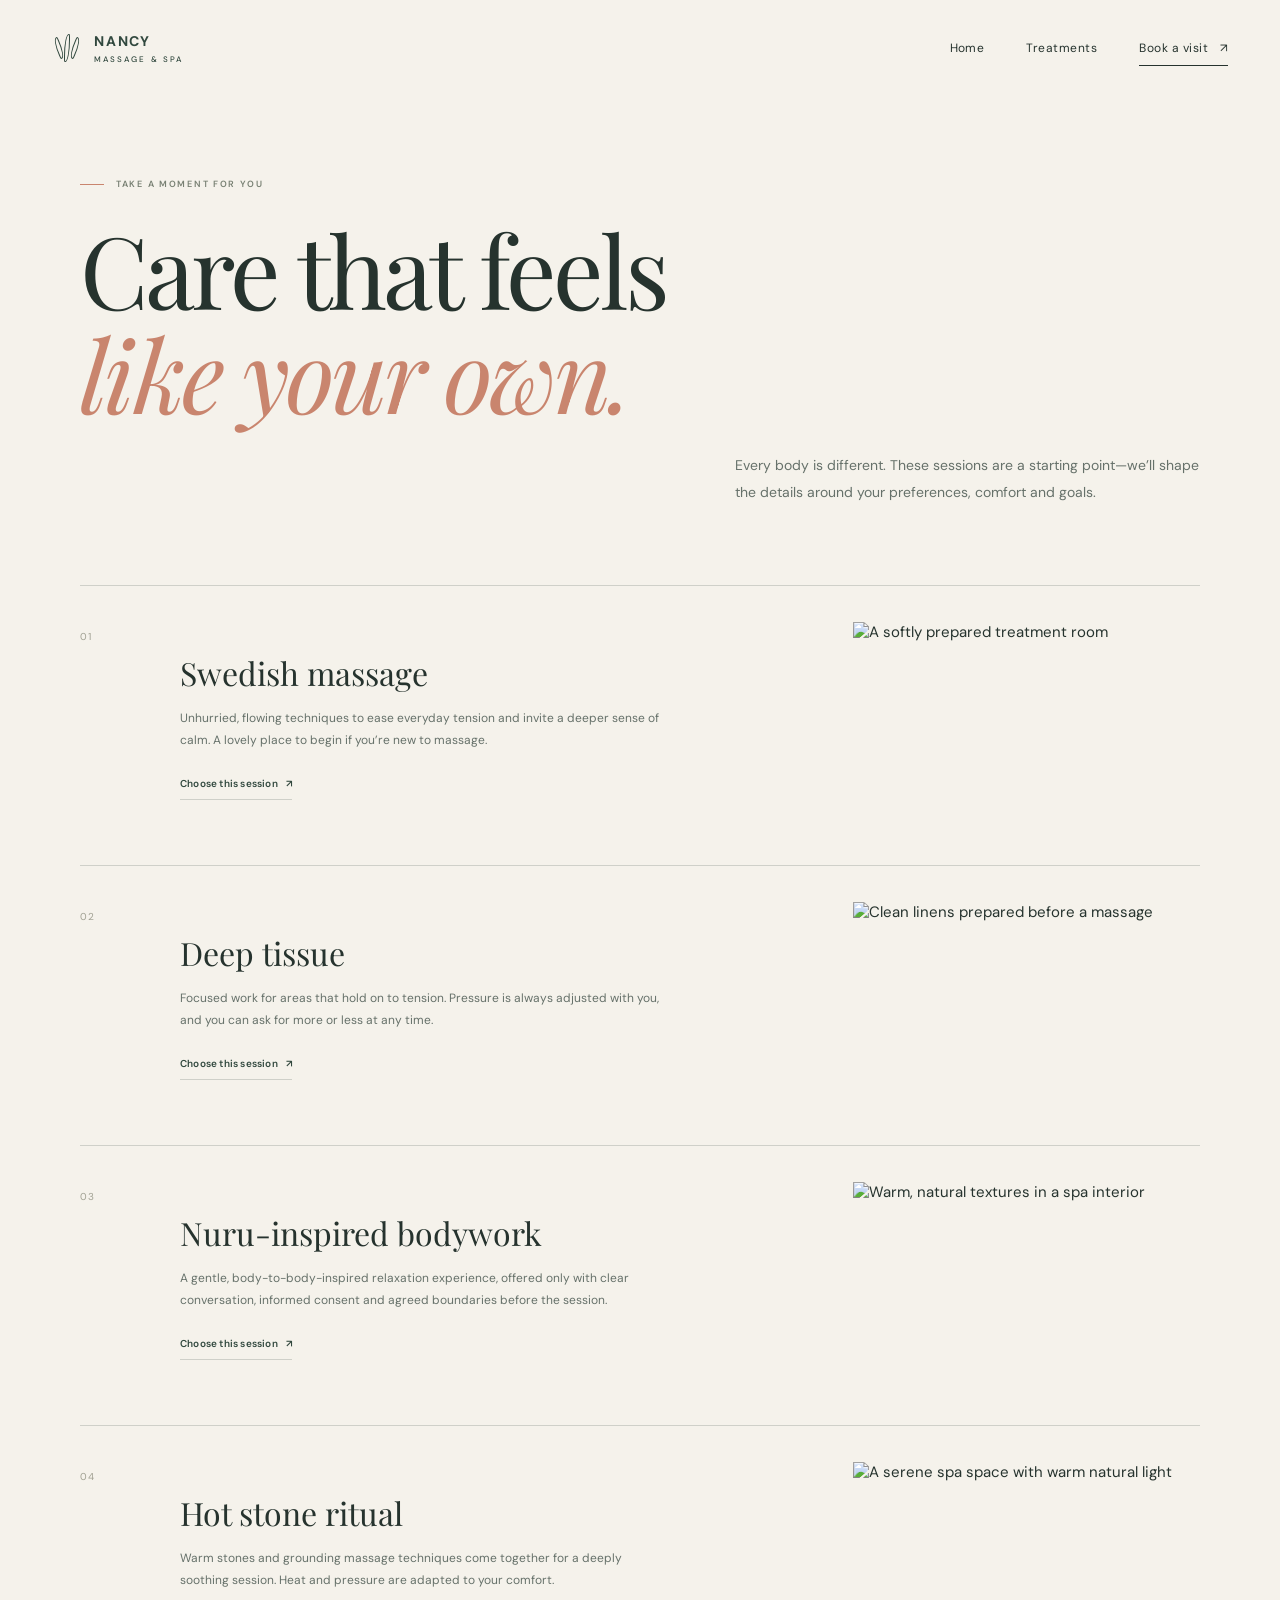
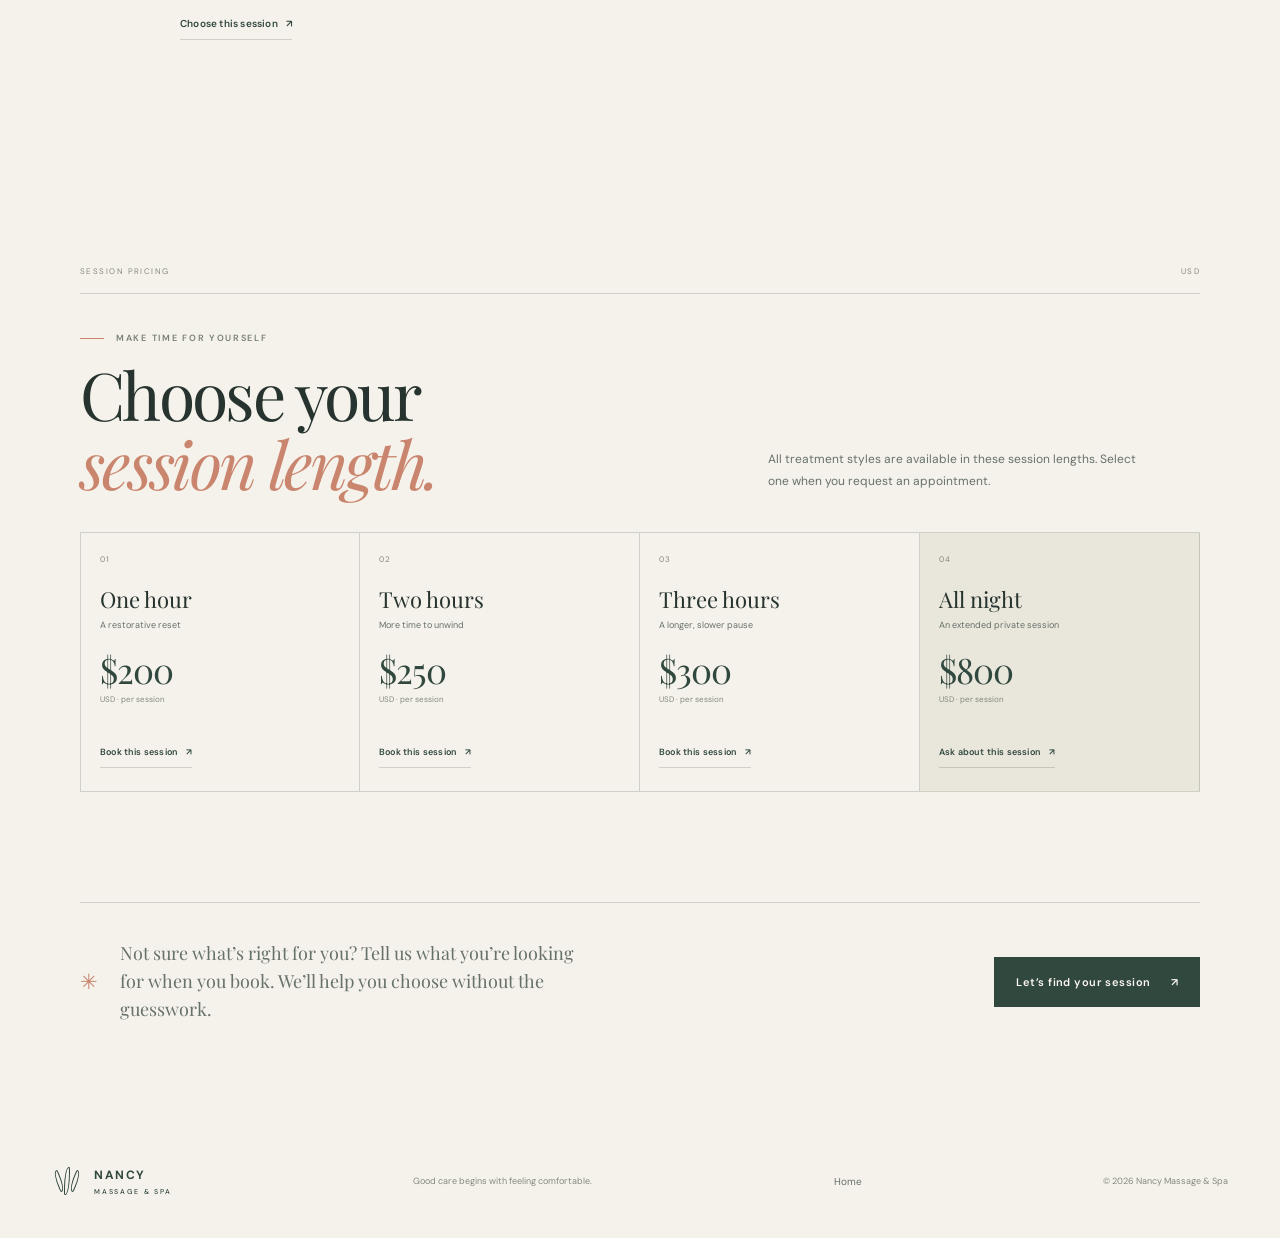
==== services.html @ 3b3067f9 "mm" ====
<!doctype html>
<html lang="en">
  <head>
    <meta charset="utf-8">
    <meta name="viewport" content="width=device-width, initial-scale=1">
    <meta name="theme-color" content="#f5f2eb">
    <meta name="description" content="Explore personalised Swedish, deep tissue, hot stone and bodywork sessions at Nancy Massage & Spa.">
    <title>Treatments | Nancy Massage & Spa</title>
    <link rel="preconnect" href="https://fonts.googleapis.com">
    <link rel="preconnect" href="https://fonts.gstatic.com" crossorigin>
    <link href="https://fonts.googleapis.com/css2?family=DM+Sans:wght@400;500;600;700&family=Playfair+Display:wght@400;500;600&display=swap" rel="stylesheet">
    <link rel="stylesheet" href="styles.css">
    <script src="email-config.js" defer></script>
    <script src="app.js" defer></script>
  </head>
  <body class="treatments-page">
    <header class="site-header">
      <a class="brand" href="index.html" aria-label="Nancy Massage and Spa home">
        <span class="brand-mark" aria-hidden="true"><i></i><i></i><i></i></span>
        <span>NANCY <small>MASSAGE & SPA</small></span>
      </a>
      <button class="menu-toggle icon-button" aria-label="Open navigation" aria-expanded="false"><svg viewBox="0 0 24 24" aria-hidden="true"><path d="M4 7h16M4 12h16M4 17h16"/></svg></button>
      <nav class="main-nav" aria-label="Main navigation"><a href="index.html">Home</a><a href="#treatments">Treatments</a><button class="text-button js-book" data-service="Swedish massage">Book a visit <span aria-hidden="true">↗</span></button></nav>
    </header>
    <main>
      <section class="page-hero section-wrap">
        <p class="eyebrow"><span class="eyebrow-line"></span> TAKE A MOMENT FOR YOU</p>
        <h1>Care that feels<br><em>like your own.</em></h1>
        <p class="page-hero-lede">Every body is different. These sessions are a starting point—we’ll shape the details around your preferences, comfort and goals.</p>
      </section>
      <section class="treatment-list section-wrap" id="treatments">
        <article class="treatment-card">
          <div class="treatment-number">01</div><div><h2>Swedish massage</h2><p>Unhurried, flowing techniques to ease everyday tension and invite a deeper sense of calm. A lovely place to begin if you’re new to massage.</p><button class="underlined-link js-book" data-service="Swedish massage">Choose this session <span aria-hidden="true">↗</span></button></div>
          <img src="https://images.unsplash.com/photo-1544161515-4ab6ce6db874?auto=format&fit=crop&w=900&q=85" alt="A softly prepared treatment room" loading="lazy">
        </article>
        <article class="treatment-card">
          <div class="treatment-number">02</div><div><h2>Deep tissue</h2><p>Focused work for areas that hold on to tension. Pressure is always adjusted with you, and you can ask for more or less at any time.</p><button class="underlined-link js-book" data-service="Deep tissue">Choose this session <span aria-hidden="true">↗</span></button></div>
          <img src="https://images.unsplash.com/photo-1519823551278-64ac92734fb1?auto=format&fit=crop&w=900&q=85" alt="Clean linens prepared before a massage" loading="lazy">
        </article>
        <article class="treatment-card">
          <div class="treatment-number">03</div><div><h2>Nuru-inspired bodywork</h2><p>A gentle, body-to-body-inspired relaxation experience, offered only with clear conversation, informed consent and agreed boundaries before the session.</p><button class="underlined-link js-book" data-service="Nuru-inspired bodywork">Choose this session <span aria-hidden="true">↗</span></button></div>
          <img src="https://images.unsplash.com/photo-1600334129128-685c5582fd35?auto=format&fit=crop&w=900&q=85" alt="Warm, natural textures in a spa interior" loading="lazy">
        </article>
        <article class="treatment-card">
          <div class="treatment-number">04</div><div><h2>Hot stone ritual</h2><p>Warm stones and grounding massage techniques come together for a deeply soothing session. Heat and pressure are adapted to your comfort.</p><button class="underlined-link js-book" data-service="Hot stone ritual">Choose this session <span aria-hidden="true">↗</span></button></div>
          <img src="https://images.unsplash.com/photo-1515377905703-c4788e51af15?auto=format&fit=crop&w=900&q=85" alt="A serene spa space with warm natural light" loading="lazy">
        </article>
      </section>
      <section class="pricing-section section-wrap">
        <div class="section-kicker"><span>SESSION PRICING</span><span>USD</span></div>
        <div class="pricing-heading">
          <div><p class="eyebrow"><span class="eyebrow-line"></span> MAKE TIME FOR YOURSELF</p><h2>Choose your<br><em>session length.</em></h2></div>
          <p>All treatment styles are available in these session lengths. Select one when you request an appointment.</p>
        </div>
        <div class="price-grid">
          <article class="price-card"><span>01</span><h3>One hour</h3><p>A restorative reset</p><strong>$200</strong><small>USD · per session</small><button class="underlined-link js-book" data-service="Swedish massage" data-package="1-hour">Book this session <span aria-hidden="true">↗</span></button></article>
          <article class="price-card"><span>02</span><h3>Two hours</h3><p>More time to unwind</p><strong>$250</strong><small>USD · per session</small><button class="underlined-link js-book" data-service="Swedish massage" data-package="2-hours">Book this session <span aria-hidden="true">↗</span></button></article>
          <article class="price-card"><span>03</span><h3>Three hours</h3><p>A longer, slower pause</p><strong>$300</strong><small>USD · per session</small><button class="underlined-link js-book" data-service="Swedish massage" data-package="3-hours">Book this session <span aria-hidden="true">↗</span></button></article>
          <article class="price-card price-card-featured"><span>04</span><h3>All night</h3><p>An extended private session</p><strong>$800</strong><small>USD · per session</small><button class="underlined-link js-book" data-service="Swedish massage" data-package="all-night">Ask about this session <span aria-hidden="true">↗</span></button></article>
        </div>
      </section>
      <section class="treatment-note section-wrap"><span class="small-spark" aria-hidden="true">✳</span><p>Not sure what’s right for you? Tell us what you’re looking for when you book. We’ll help you choose without the guesswork.</p><button class="button button-dark js-book" data-service="Swedish massage">Let’s find your session <span aria-hidden="true">↗</span></button></section>
    </main>
    <footer class="site-footer"><a class="brand brand-footer" href="index.html"><span class="brand-mark" aria-hidden="true"><i></i><i></i><i></i></span><span>NANCY <small>MASSAGE & SPA</small></span></a><p>Good care begins with feeling comfortable.</p><div class="footer-links"><a href="index.html">Home</a></div><span class="copyright">© <span data-year></span> Nancy Massage & Spa</span></footer>
    <dialog class="booking-dialog" aria-labelledby="booking-title">
      <form class="booking-form" id="booking-form">
        <button class="dialog-close icon-button" type="button" aria-label="Close booking dialog"><svg viewBox="0 0 24 24" aria-hidden="true"><path d="m6 6 12 12M18 6 6 18"/></svg></button>
        <p class="eyebrow">LET’S MAKE A LITTLE SPACE</p><h2 id="booking-title">Plan your <em>visit.</em></h2><p class="dialog-lede">Choose a time that suits you. We’ll take care of the rest.</p>
        <div class="form-grid">
          <label class="field field-wide">Treatment<select name="service" required><option>Swedish massage</option><option>Deep tissue</option><option>Nuru-inspired bodywork</option><option>Hot stone ritual</option></select></label>
          <label class="field field-wide">Session length & price<select name="sessionPackage" required><option value="1-hour">1 hour — $200 USD</option><option value="2-hours">2 hours — $250 USD</option><option value="3-hours">3 hours — $300 USD</option><option value="all-night">All night — $800 USD</option></select></label>
          <label class="field">Preferred date<input name="appointmentDate" type="date" required></label>
          <label class="field">Preferred time<select name="appointmentTime" required><option value="">Choose a time</option><option value="09:00">9:00 AM</option><option value="10:00">10:00 AM</option><option value="11:00">11:00 AM</option><option value="12:00">12:00 PM</option><option value="13:00">1:00 PM</option><option value="14:00">2:00 PM</option><option value="15:00">3:00 PM</option><option value="16:00">4:00 PM</option><option value="17:00">5:00 PM</option><option value="18:00">6:00 PM</option><option value="19:00">7:00 PM</option></select></label>
          <label class="field field-wide">Your email<input name="email" type="email" maxlength="254" autocomplete="email" placeholder="you@example.com" required></label>
          <label class="field field-wide">Payment preference<select name="paymentMethod" required><option value="">Choose a method</option><option value="btc">Bitcoin</option><option value="PayPal">PayPal</option><option value="Cash App">Cash App</option><option value="Zelle">Zelle</option><option value="Chime">Chime</option><option value="Venmo">Venmo</option></select></label>
        </div>
        <section class="payment-panel btc-panel" hidden><p class="panel-title">Bitcoin payment address</p><p class="panel-help">Copy the wallet, send the selected amount, then report that you completed payment. The owner will verify receipt independently.</p><div class="wallet-row"><code class="wallet-address">Wallet not configured</code><button class="copy-wallet button button-small" type="button" disabled><svg viewBox="0 0 24 24" aria-hidden="true"><rect x="8" y="8" width="12" height="12" rx="2"/><path d="M16 8V5a1 1 0 0 0-1-1H5a1 1 0 0 0-1 1v10a1 1 0 0 0 1 1h3"/></svg><span>Copy</span></button></div><label class="check-row"><input class="wallet-copied" type="checkbox" disabled> I’ve copied the wallet address</label></section>
        <section class="payment-panel contact-panel" hidden><p class="panel-title">Finish your booking request</p><p class="panel-help">Choose how you’d like to contact the studio. Your session, treatment, appointment and payment preference will be included in the message.</p><div class="contact-actions"><a class="button button-outline sms-link" href="#" rel="nofollow">Text by SMS</a><a class="button button-outline whatsapp-link" href="#" target="_blank" rel="noopener noreferrer">Open WhatsApp</a></div></section>
        <button class="button button-dark submit-booking" type="submit" hidden disabled>I've completed the payment <span aria-hidden="true">↗</span></button><p class="form-message" role="status" aria-live="polite"></p><p class="privacy-note">Payment notices say payment was reported by the customer; the owner must verify it independently.</p>
      </form>
    </dialog>
    <dialog class="success-dialog" aria-labelledby="success-title" aria-describedby="success-description success-contact">
      <div class="success-content">
        <span class="success-mark" aria-hidden="true"><svg viewBox="0 0 32 32"><path d="m9 16 5 5L24 11"/></svg></span>
        <p class="eyebrow">MESSAGE SENT</p>
        <h2 id="success-title">Thank <em>you.</em></h2>
        <p id="success-description">Your payment notice has been sent to the studio. Your appointment request is being reviewed.</p>
        <p class="success-contact" id="success-contact">Need help? Contact the masseuse on <a class="success-whatsapp" href="#" target="_blank" rel="noopener noreferrer">WhatsApp</a> or send an <a class="success-sms" href="#">SMS</a>.</p>
        <span class="success-progress" aria-hidden="true"></span>
      </div>
    </dialog>
  </body>
</html>
---- styles.css ----
:root {
  color-scheme: light;
  --paper: #f5f2eb;
  --paper-deep: #ebe6db;
  --ink: #26332e;
  --ink-soft: #66716a;
  --green: #31483e;
  --green-deep: #263a31;
  --moss: #a4ad8e;
  --clay: #c9856e;
  --line: rgba(38, 51, 46, .18);
  --display: "Playfair Display", Georgia, serif;
  --body: "DM Sans", "Segoe UI", sans-serif;
}

* { box-sizing: border-box; }
html { scroll-behavior: smooth; }
body { min-width: 320px; margin: 0; background: var(--paper); color: var(--ink); font-family: var(--body); font-size: 15px; -webkit-font-smoothing: antialiased; }
button, input, select { font: inherit; }
button, a { -webkit-tap-highlight-color: transparent; }
button { color: inherit; }
a { color: inherit; text-decoration: none; }
img { display: block; width: 100%; }
[hidden] { display: none !important; }

.site-header { width: min(100% - 104px, 1440px); height: 96px; margin: auto; display: flex; align-items: center; justify-content: space-between; position: relative; z-index: 4; }
.brand { display: inline-flex; gap: 12px; align-items: center; color: var(--green); font-size: 14px; font-weight: 700; letter-spacing: .13em; }
.brand small { display: block; margin-top: 4px; font-size: 8px; letter-spacing: .26em; font-weight: 500; }
.brand-mark { width: 30px; height: 34px; display: flex; justify-content: center; align-items: center; gap: 2px; position: relative; }
.brand-mark i { width: 6px; height: 22px; border: 1px solid var(--green); border-radius: 80% 10% 80% 10%; transform: rotate(-24deg); }
.brand-mark i:nth-child(2) { height: 28px; transform: rotate(0deg); }
.brand-mark i:nth-child(3) { transform: rotate(24deg) scaleX(-1); }
.main-nav { display: flex; align-items: center; gap: 42px; font-size: 12px; letter-spacing: .04em; }
.main-nav a, .footer-links a, .quiet-link { transition: color .2s ease; }
.main-nav a:hover, .footer-links a:hover, .quiet-link:hover { color: var(--clay); }
.text-button { padding: 9px 0; border: 0; border-bottom: 1px solid var(--ink); background: transparent; cursor: pointer; font-size: inherit; letter-spacing: inherit; }
.text-button span, .quiet-link span, .underlined-link span { display: inline-block; margin-left: 8px; transition: transform .2s ease; }
.text-button:hover span, .quiet-link:hover span, .underlined-link:hover span { transform: translate(3px, -2px); }
.icon-button { border: 0; background: none; display: grid; place-items: center; cursor: pointer; }
.icon-button svg, .note-icon svg, .button svg { width: 20px; height: 20px; fill: none; stroke: currentColor; stroke-width: 1.5; stroke-linecap: round; stroke-linejoin: round; }
.menu-toggle { display: none; }

.hero { width: min(100% - 104px, 1440px); min-height: 636px; margin: 0 auto; display: grid; grid-template-columns: .87fr 1.13fr; gap: 6.4%; align-items: center; padding: 14px 0 52px; }
.hero-copy { padding: 9px 0 0 5.3%; }
.eyebrow { margin: 0 0 25px; display: flex; align-items: center; gap: 12px; color: #788073; font-size: 9px; font-weight: 600; letter-spacing: .19em; }
.eyebrow-line { display: inline-block; width: 24px; height: 1px; background: var(--clay); }
h1, h2, p { margin-top: 0; }
.hero h1, .page-hero h1 { margin: 0; font-family: var(--display); font-size: clamp(58px, 7.5vw, 106px); font-weight: 400; line-height: .98; letter-spacing: -.055em; }
h1 em, h2 em { color: var(--clay); font-weight: 400; }
.hero-intro { max-width: 358px; margin: 28px 0 29px; color: var(--ink-soft); font-size: 14px; line-height: 1.9; }
.hero-actions { display: flex; gap: 26px; align-items: center; flex-wrap: wrap; }
.button { min-height: 50px; display: inline-flex; align-items: center; justify-content: center; gap: 20px; border: 1px solid transparent; padding: 0 21px; cursor: pointer; font-size: 11px; font-weight: 600; letter-spacing: .04em; transition: background .2s ease, color .2s ease, border-color .2s ease, transform .2s ease; }
.button:hover:not(:disabled) { transform: translateY(-2px); }
.button-dark { color: #fbf8f2; background: var(--green); }
.button-dark:hover:not(:disabled) { background: var(--green-deep); }
.button-light { color: var(--green); background: var(--paper); }
.button-light:hover:not(:disabled) { background: #fff; }
.button-outline { border-color: var(--green); color: var(--green); background: transparent; }
.button-outline:hover:not(:disabled) { color: white; background: var(--green); }
.button-small { min-height: 39px; gap: 7px; padding: 0 12px; color: white; background: var(--green); font-size: 10px; }
.button-small svg { width: 16px; height: 16px; }
.button:disabled { opacity: .44; cursor: not-allowed; }
.quiet-link { font-size: 11px; }
.hero-note { display: flex; align-items: center; gap: 12px; margin-top: 64px; color: var(--ink-soft); font-size: 10px; line-height: 1.65; }
.hero-note strong { color: var(--ink); font-weight: 500; }
.note-icon { width: 34px; height: 34px; display: grid; place-items: center; border: 1px solid var(--line); border-radius: 50%; color: var(--moss); }
.note-icon svg { width: 18px; height: 18px; }
.hero-visual { position: relative; min-width: 0; }
.hero-image { width: 100%; height: 505px; object-fit: cover; object-position: center; }
.image-caption { position: absolute; right: 0; bottom: -27px; color: #7d8277; font-size: 8px; letter-spacing: .18em; }
.caption-dot { display: inline-block; width: 6px; height: 6px; margin-right: 7px; border-radius: 50%; background: var(--clay); }
.floating-note { width: 154px; height: 154px; display: flex; flex-direction: column; justify-content: center; align-items: center; position: absolute; bottom: 31px; left: -66px; background: #e6e5d7; color: var(--green); text-align: center; font-family: var(--display); font-size: 16px; line-height: 1.4; transform: rotate(-5deg); box-shadow: 0 12px 35px rgba(34, 41, 34, .08); }
.floating-sun { margin-bottom: 9px; color: var(--clay); font-family: var(--body); font-size: 19px; }
.trust-strip { min-height: 100px; padding: 0 max(calc((100vw - 1300px)/2), 52px); display: flex; align-items: center; justify-content: space-between; gap: 20px; background: #e9e6dc; }
.trust-strip p, .trust-strip span { margin: 0; color: #687267; font-size: 9px; letter-spacing: .11em; }
.trust-strip p { color: var(--green); font-weight: 600; }
.trust-strip i { margin-left: 9px; font-style: normal; color: var(--ink-soft); letter-spacing: .02em; }
.section-wrap { width: min(100% - 160px, 1180px); margin-right: auto; margin-left: auto; }
.intro-section { padding-top: 132px; padding-bottom: 120px; }
.section-kicker { padding-bottom: 17px; display: flex; justify-content: space-between; border-bottom: 1px solid var(--line); color: #85897c; font-size: 8px; letter-spacing: .18em; }
.intro-grid { padding: 47px 0 64px; display: grid; grid-template-columns: 1fr 1fr; gap: 10%; align-items: end; }
.intro-grid h2, .featured-copy h2, .closing-cta h2, .page-hero h1 { margin: 0; font-family: var(--display); font-size: clamp(48px, 5.7vw, 76px); font-weight: 400; line-height: 1.04; letter-spacing: -.04em; }
.intro-text { max-width: 425px; padding-bottom: 5px; }
.lead { margin-bottom: 24px; color: var(--ink-soft); font-family: var(--display); font-size: 19px; line-height: 1.75; }
.underlined-link { display: inline-flex; border: 0; border-bottom: 1px solid var(--line); padding: 0 0 9px; background: transparent; color: var(--green); cursor: pointer; font-size: 10px; font-weight: 600; letter-spacing: .02em; }
.image-row { min-height: 360px; display: grid; grid-template-columns: 1.08fr .8fr .78fr; gap: 20px; align-items: stretch; }
.image-row > img { height: 360px; object-fit: cover; }
.image-row > img:last-child { height: 275px; align-self: end; }
.image-row-note { min-height: 302px; padding: 37px 24px 23px; display: flex; flex-direction: column; align-items: flex-start; background: #e7e6d9; }
.small-spark { color: var(--clay); font-size: 21px; }
.image-row-note p { max-width: 180px; margin: auto 0; font-family: var(--display); font-size: 21px; line-height: 1.45; }
.note-signature { color: #85897c; font-size: 8px; letter-spacing: .18em; }
.featured-section { min-height: 538px; display: grid; grid-template-columns: 1fr 1fr; background: #e7e6dc; }
.featured-photo { min-height: 538px; overflow: hidden; }
.featured-photo img { height: 100%; object-fit: cover; }
.featured-copy { max-width: 600px; padding: 93px 10% 78px 12%; align-self: center; }
.featured-copy .eyebrow { margin-bottom: 22px; }
.featured-copy h2 { font-size: clamp(44px, 5vw, 68px); }
.featured-copy > p:not(.eyebrow) { max-width: 340px; margin: 23px 0 29px; color: var(--ink-soft); font-size: 13px; line-height: 1.8; }
.pricing-section { padding-top: 104px; padding-bottom: 110px; }
.pricing-heading { padding: 38px 0 35px; display: grid; grid-template-columns: 1fr .75fr; gap: 10%; align-items: end; }
.pricing-heading .eyebrow { margin-bottom: 16px; }
.pricing-heading h2 { margin: 0; font-family: var(--display); font-size: clamp(42px, 5.2vw, 66px); font-weight: 400; line-height: 1.04; letter-spacing: -.04em; }
.pricing-heading > p { max-width: 390px; margin: 0 0 5px; color: var(--ink-soft); font-size: 12px; line-height: 1.8; }
.price-grid { display: grid; grid-template-columns: repeat(4, minmax(0, 1fr)); border-top: 1px solid var(--line); border-bottom: 1px solid var(--line); }
.price-card { min-height: 258px; padding: 21px 19px 23px; display: flex; flex-direction: column; align-items: flex-start; border-right: 1px solid var(--line); }
.price-card:first-child { border-left: 1px solid var(--line); }
.price-card-featured { background: #e9e6dc; }
.price-card > span { color: #85897e; font-size: 8px; letter-spacing: .12em; }
.price-card h3 { margin: 20px 0 5px; font-family: var(--display); font-size: 22px; font-weight: 400; }
.price-card > p { margin: 0 0 15px; color: var(--ink-soft); font-size: 9px; }
.price-card > strong { color: var(--green); font-family: var(--display); font-size: 35px; font-weight: 400; letter-spacing: -.03em; }
.price-card > small { margin: 1px 0 17px; color: #85897e; font-size: 8px; }
.price-card .underlined-link { margin-top: auto; font-size: 9px; }
.closing-cta { min-height: 353px; padding: 69px 20px 70px; display: flex; flex-direction: column; align-items: center; justify-content: center; background: var(--green); color: var(--paper); text-align: center; }
.closing-cta .eyebrow { margin-bottom: 18px; color: #bdc3b4; }
.closing-cta h2 { margin-bottom: 25px; font-size: clamp(43px, 5.2vw, 68px); }
.closing-cta h2 em { color: #d7a28e; }
.site-footer { min-height: 114px; width: min(100% - 104px, 1440px); margin: auto; display: flex; align-items: center; justify-content: space-between; gap: 20px; }
.brand-footer { font-size: 12px; }
.brand-footer small { font-size: 7px; }
.site-footer > p, .copyright { margin: 0; color: #85897e; font-size: 9px; }
.footer-links { display: flex; gap: 19px; color: var(--ink-soft); font-size: 10px; }

.page-hero { padding-top: 82px; padding-bottom: 80px; }
.page-hero .eyebrow { margin-bottom: 27px; }
.page-hero h1 { font-size: clamp(60px, 8vw, 100px); }
.page-hero-lede { max-width: 465px; margin: 27px 0 0 auto; color: var(--ink-soft); font-size: 14px; line-height: 1.9; }
.treatment-list { padding-bottom: 57px; }
.treatment-card { min-height: 280px; padding: 33px 0; display: grid; grid-template-columns: 64px 1fr minmax(200px, 31%); gap: 36px; align-items: center; border-top: 1px solid var(--line); opacity: 0; transform: translateY(17px); transition: opacity .65s ease, transform .65s ease; }
.treatment-card.is-visible { opacity: 1; transform: translateY(0); }
.treatment-number { align-self: start; padding-top: 11px; color: #a0a092; font-size: 10px; letter-spacing: .12em; }
.treatment-card h2 { margin: 0 0 14px; font-family: var(--display); font-size: 32px; font-weight: 400; }
.treatment-card p { max-width: 490px; margin: 0 0 21px; color: var(--ink-soft); font-size: 12px; line-height: 1.8; }
.treatment-card img { height: 208px; object-fit: cover; }
.treatment-note { padding: 37px 0 100px; display: flex; align-items: center; gap: 22px; border-top: 1px solid var(--line); }
.treatment-note .small-spark { flex: 0 0 auto; }
.treatment-note p { max-width: 460px; margin: 0 auto 0 0; color: var(--ink-soft); font-family: var(--display); font-size: 18px; line-height: 1.55; }

.booking-dialog { width: min(600px, calc(100% - 28px)); max-height: min(90vh, 850px); padding: 0; border: 0; background: var(--paper); color: var(--ink); box-shadow: 0 25px 100px rgba(20, 32, 25, .28); }
.booking-dialog::backdrop { background: rgba(24, 34, 29, .62); backdrop-filter: blur(4px); }
.success-dialog { width: min(420px, calc(100% - 32px)); padding: 0; border: 0; background: var(--paper); color: var(--ink); box-shadow: 0 25px 100px rgba(20, 32, 25, .28); }
.success-dialog::backdrop { background: rgba(24, 34, 29, .68); backdrop-filter: blur(5px); }
.success-content { padding: 42px 34px 0; overflow: hidden; text-align: center; }
.success-mark { width: 58px; height: 58px; margin: 0 auto 23px; display: grid; place-items: center; border: 1px solid #aeb8a1; border-radius: 50%; color: var(--green); background: #e9e9de; animation: success-pop .4s cubic-bezier(.2,.8,.2,1) both; }
.success-mark svg { width: 28px; height: 28px; fill: none; stroke: currentColor; stroke-width: 1.7; stroke-linecap: round; stroke-linejoin: round; }
.success-content .eyebrow { justify-content: center; margin-bottom: 10px; }
.success-content h2 { margin: 0; font-family: var(--display); font-size: 41px; font-weight: 400; letter-spacing: -.04em; }
.success-content > p:not(.eyebrow) { max-width: 300px; margin: 12px auto 28px; color: var(--ink-soft); font-size: 12px; line-height: 1.8; }
.success-content .success-contact { margin-top: -10px; margin-bottom: 22px; font-size: 10px; }
.success-contact a { color: var(--green); font-weight: 700; text-decoration: underline; text-decoration-color: var(--moss); text-underline-offset: 3px; }
.success-contact a:hover { color: var(--clay); }
.success-progress { height: 3px; display: block; margin: 0 -34px; background: var(--paper-deep); transform: scaleX(1); transform-origin: left center; animation: success-countdown 3s linear forwards; }
@keyframes success-pop { from { opacity: 0; transform: scale(.82); } to { opacity: 1; transform: scale(1); } }
@keyframes success-countdown { to { transform: scaleX(0); } }
.booking-form { position: relative; padding: 44px clamp(23px, 6vw, 54px) 36px; overflow: auto; }
.dialog-close { width: 36px; height: 36px; position: absolute; top: 20px; right: 20px; border: 1px solid var(--line); border-radius: 50%; }
.dialog-close svg { width: 17px; height: 17px; }
.booking-form .eyebrow { margin-bottom: 13px; font-size: 8px; }
.booking-form h2 { margin: 0; font-family: var(--display); font-size: 42px; font-weight: 400; letter-spacing: -.04em; }
.dialog-lede { margin: 10px 0 25px; color: var(--ink-soft); font-size: 12px; }
.form-grid { display: grid; grid-template-columns: 1fr 1fr; gap: 15px 14px; }
.field { display: flex; flex-direction: column; gap: 7px; color: #66716a; font-size: 9px; font-weight: 600; letter-spacing: .07em; }
.field-wide { grid-column: 1 / -1; }
.field input, .field select { width: 100%; min-height: 43px; border: 1px solid #d5d3c8; border-radius: 0; padding: 0 12px; outline: 0; background: #fbf9f4; color: var(--ink); font-size: 12px; font-weight: 400; letter-spacing: 0; }
.field input:focus, .field select:focus { border-color: var(--green); box-shadow: 0 0 0 2px rgba(49, 72, 62, .12); }
.payment-panel { margin-top: 21px; padding: 17px; background: #e9e8dc; }
.panel-title { margin: 0 0 7px; color: var(--green); font-family: var(--display); font-size: 17px; }
.panel-help { margin: 0 0 14px; color: var(--ink-soft); font-size: 10px; line-height: 1.6; }
.wallet-row { display: flex; gap: 8px; align-items: center; }
.wallet-address { min-width: 0; flex: 1; overflow-wrap: anywhere; color: var(--green); font-size: 10px; }
.check-row { margin-top: 12px; display: flex; align-items: center; gap: 8px; color: var(--ink-soft); font-size: 10px; }
.check-row input { accent-color: var(--green); }
.contact-actions { display: flex; flex-wrap: wrap; gap: 9px; }
.contact-actions .button { min-height: 42px; gap: 8px; padding: 0 13px; font-size: 9px; }
.is-disabled { opacity: .48; cursor: not-allowed !important; }
.submit-booking { width: 100%; margin-top: 20px; }
.form-message { min-height: 18px; margin: 11px 0 0; color: var(--green); font-size: 11px; line-height: 1.55; }
.form-message.error { color: #a34436; }
.form-message.success { color: #2e694d; }
.privacy-note { margin: 7px 0 0; color: #85897e; font-size: 9px; line-height: 1.6; }

.reveal { opacity: 0; transform: translateY(15px); transition: opacity .7s ease, transform .7s ease; }
.reveal.is-visible { opacity: 1; transform: translateY(0); }
@media (prefers-reduced-motion: reduce) {
  *, *::before, *::after { scroll-behavior: auto !important; animation-duration: .01ms !important; animation-iteration-count: 1 !important; transition-duration: .01ms !important; }
}

@media (max-width: 980px) {
  .site-header, .hero { width: min(100% - 56px, 1440px); }
  .hero { grid-template-columns: .88fr 1.12fr; gap: 5%; }
  .hero-copy { padding-left: 0; }
  .hero h1 { font-size: clamp(57px, 8vw, 82px); }
  .hero-image { height: 435px; }
  .hero-note { margin-top: 42px; }
  .section-wrap { width: min(100% - 88px, 1180px); }
  .trust-strip { padding-right: 28px; padding-left: 28px; }
  .trust-strip i { display: block; margin: 6px 0 0; }
  .site-footer { width: min(100% - 56px, 1440px); }
}
@media (max-width: 700px) {
  .site-header { width: calc(100% - 40px); height: 76px; }
  .brand { font-size: 12px; }
  .brand-mark { transform: scale(.88); transform-origin: left center; margin-right: -3px; }
  .menu-toggle { display: grid; width: 38px; height: 38px; }
  .menu-toggle svg { width: 22px; height: 22px; fill: none; stroke: var(--green); stroke-width: 1.4; stroke-linecap: round; }
  .main-nav { display: none; position: absolute; top: 67px; right: 0; left: 0; padding: 18px 20px 21px; flex-direction: column; align-items: flex-start; gap: 18px; border: 1px solid var(--line); background: var(--paper); box-shadow: 0 14px 25px rgba(25,35,29,.09); }
  .main-nav.is-open { display: flex; }
  .hero { width: calc(100% - 40px); padding: 34px 0 56px; display: flex; flex-direction: column; align-items: stretch; gap: 35px; }
  .hero-copy { padding: 0; }
  .eyebrow { margin-bottom: 19px; font-size: 8px; }
  .hero h1 { font-size: clamp(59px, 17vw, 83px); }
  .hero-intro { max-width: 365px; margin: 20px 0 21px; font-size: 13px; }
  .hero-actions { gap: 18px; }
  .button { min-height: 47px; padding: 0 16px; font-size: 10px; }
  .quiet-link { font-size: 10px; }
  .hero-note { margin-top: 26px; font-size: 9px; }
  .hero-visual { margin: 0 0 16px 18px; }
  .hero-image { height: min(112vw, 430px); }
  .floating-note { width: 117px; height: 117px; bottom: 20px; left: -18px; font-size: 13px; }
  .floating-sun { margin-bottom: 4px; font-size: 16px; }
  .image-caption { bottom: -19px; font-size: 7px; }
  .trust-strip { min-height: 0; padding: 23px 20px; display: grid; grid-template-columns: 1fr 1fr; gap: 18px 10px; }
  .trust-strip p { grid-column: 1 / -1; }
  .trust-strip span { font-size: 8px; }
  .trust-strip i { display: inline; margin: 0 0 0 4px; letter-spacing: 0; }
  .section-wrap { width: calc(100% - 40px); }
  .intro-section { padding-top: 80px; padding-bottom: 75px; }
  .intro-grid { padding: 32px 0 35px; grid-template-columns: 1fr; gap: 18px; }
  .intro-grid h2, .featured-copy h2 { font-size: clamp(46px, 13vw, 65px); }
  .lead { max-width: 400px; margin-bottom: 18px; font-size: 17px; }
  .image-row { min-height: 0; grid-template-columns: 1fr 1fr; gap: 11px; }
  .image-row > img { height: 230px; }
  .image-row > img:last-child { height: 180px; }
  .image-row-note { min-height: 215px; padding: 22px 17px 17px; }
  .image-row-note p { font-size: 17px; }
  .featured-section { grid-template-columns: 1fr; }
  .featured-photo { min-height: 0; height: 290px; }
  .featured-copy { padding: 54px 25px 60px; }
  .featured-copy > p:not(.eyebrow) { font-size: 12px; }
  .pricing-section { padding-top: 74px; padding-bottom: 76px; }
  .pricing-heading { padding: 30px 0 25px; grid-template-columns: 1fr; gap: 17px; }
  .pricing-heading h2 { font-size: clamp(43px, 12vw, 61px); }
  .price-grid { grid-template-columns: 1fr 1fr; }
  .price-card { min-height: 230px; padding: 17px 14px 19px; border-bottom: 1px solid var(--line); }
  .price-card:nth-child(odd) { border-left: 1px solid var(--line); }
  .price-card h3 { font-size: 20px; }
  .price-card > strong { font-size: 31px; }
  .closing-cta { min-height: 290px; padding: 52px 20px; }
  .closing-cta h2 { font-size: 48px; }
  .site-footer { width: calc(100% - 40px); min-height: 150px; padding: 25px 0; flex-wrap: wrap; gap: 12px; }
  .site-footer > p { display: none; }
  .footer-links { margin-left: auto; }
  .copyright { width: 100%; }
  .page-hero { padding-top: 52px; padding-bottom: 51px; }
  .page-hero h1 { font-size: clamp(58px, 15vw, 83px); }
  .page-hero-lede { margin-top: 22px; font-size: 12px; }
  .treatment-list { padding-bottom: 35px; }
  .treatment-card { padding: 25px 0; grid-template-columns: 28px 1fr; gap: 11px; }
  .treatment-card h2 { font-size: 26px; }
  .treatment-card p { font-size: 11px; }
  .treatment-card img { grid-column: 2; width: 100%; height: 190px; margin-top: 12px; }
  .treatment-number { font-size: 8px; }
  .treatment-note { padding: 27px 0 67px; flex-wrap: wrap; gap: 12px; }
  .treatment-note p { width: calc(100% - 36px); font-size: 16px; }
  .treatment-note .button { margin-left: 34px; }
  .booking-form { padding: 40px 22px 25px; }
  .booking-form h2 { font-size: 36px; }
  .form-grid { gap: 12px 9px; }
  .field input, .field select { min-height: 42px; padding: 0 8px; font-size: 11px; }
  .payment-panel { padding: 13px; }
  .contact-actions .button { flex: 1 1 120px; }
}
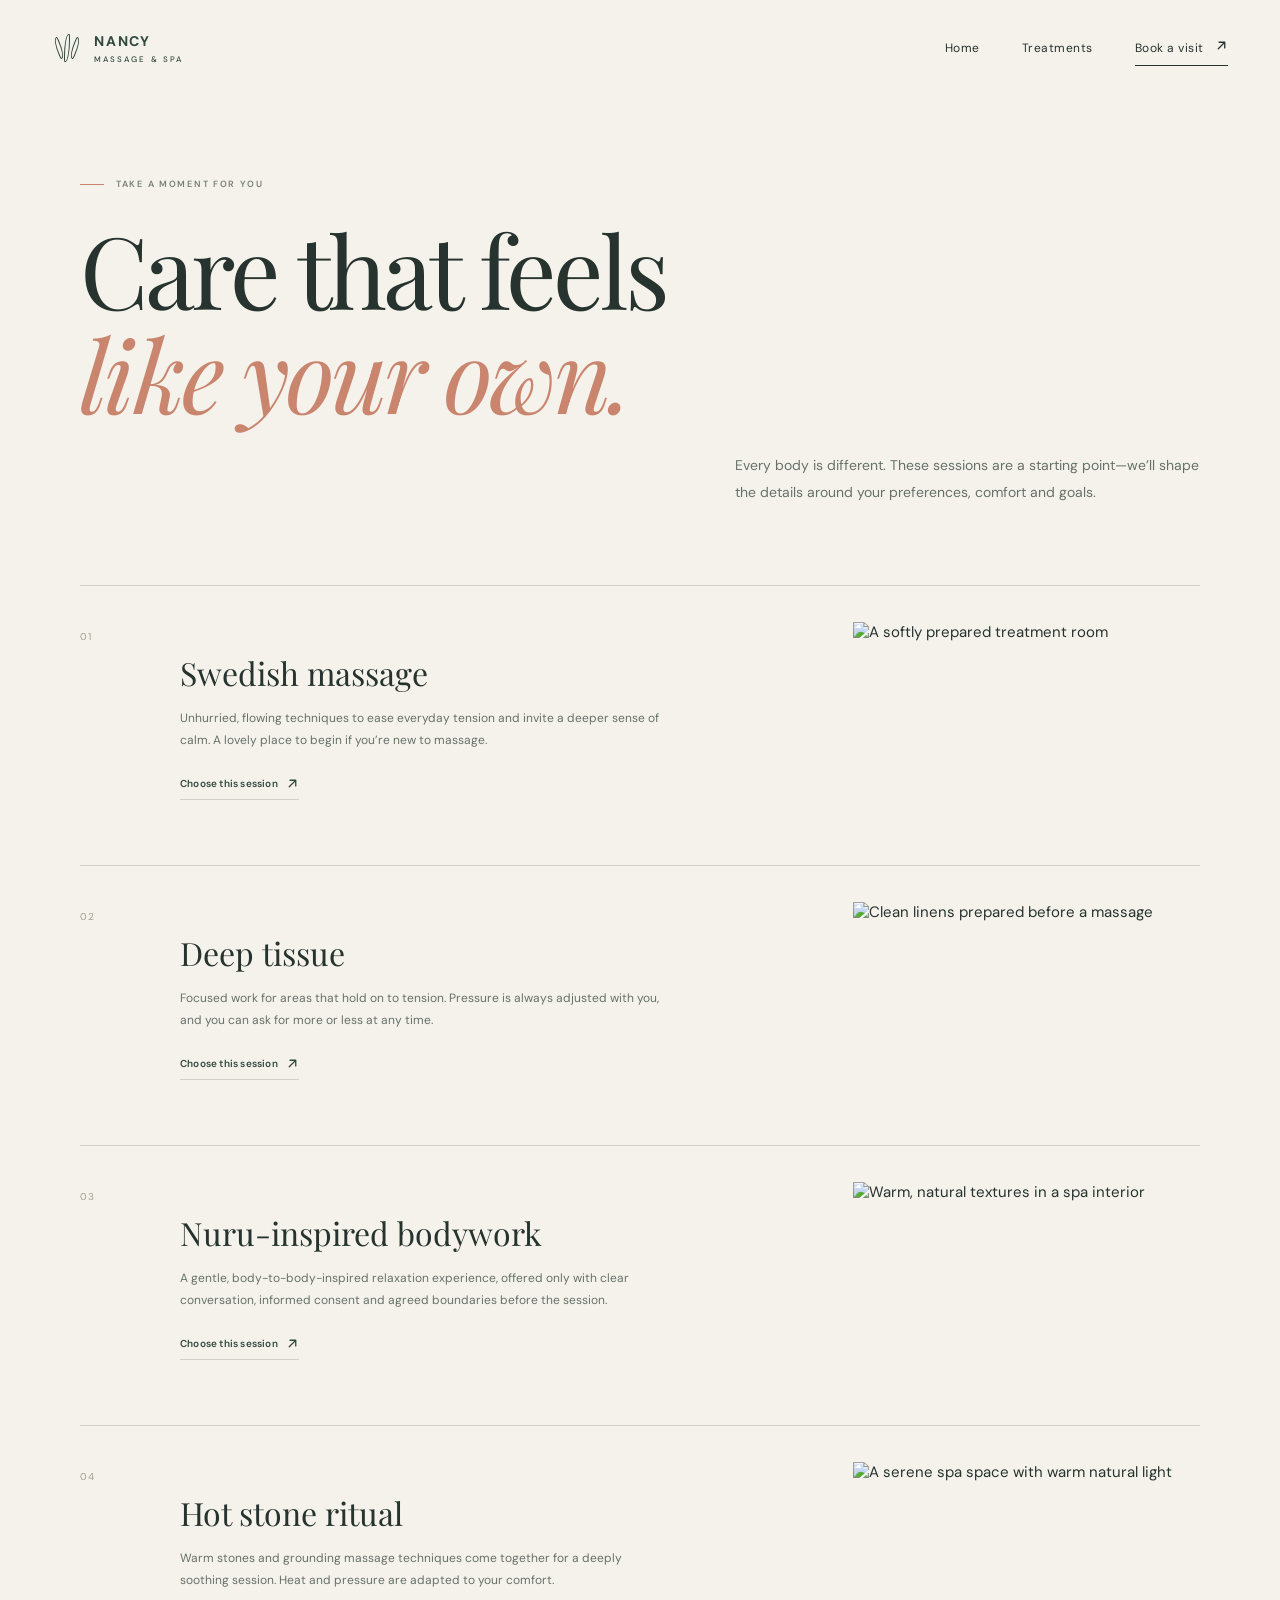
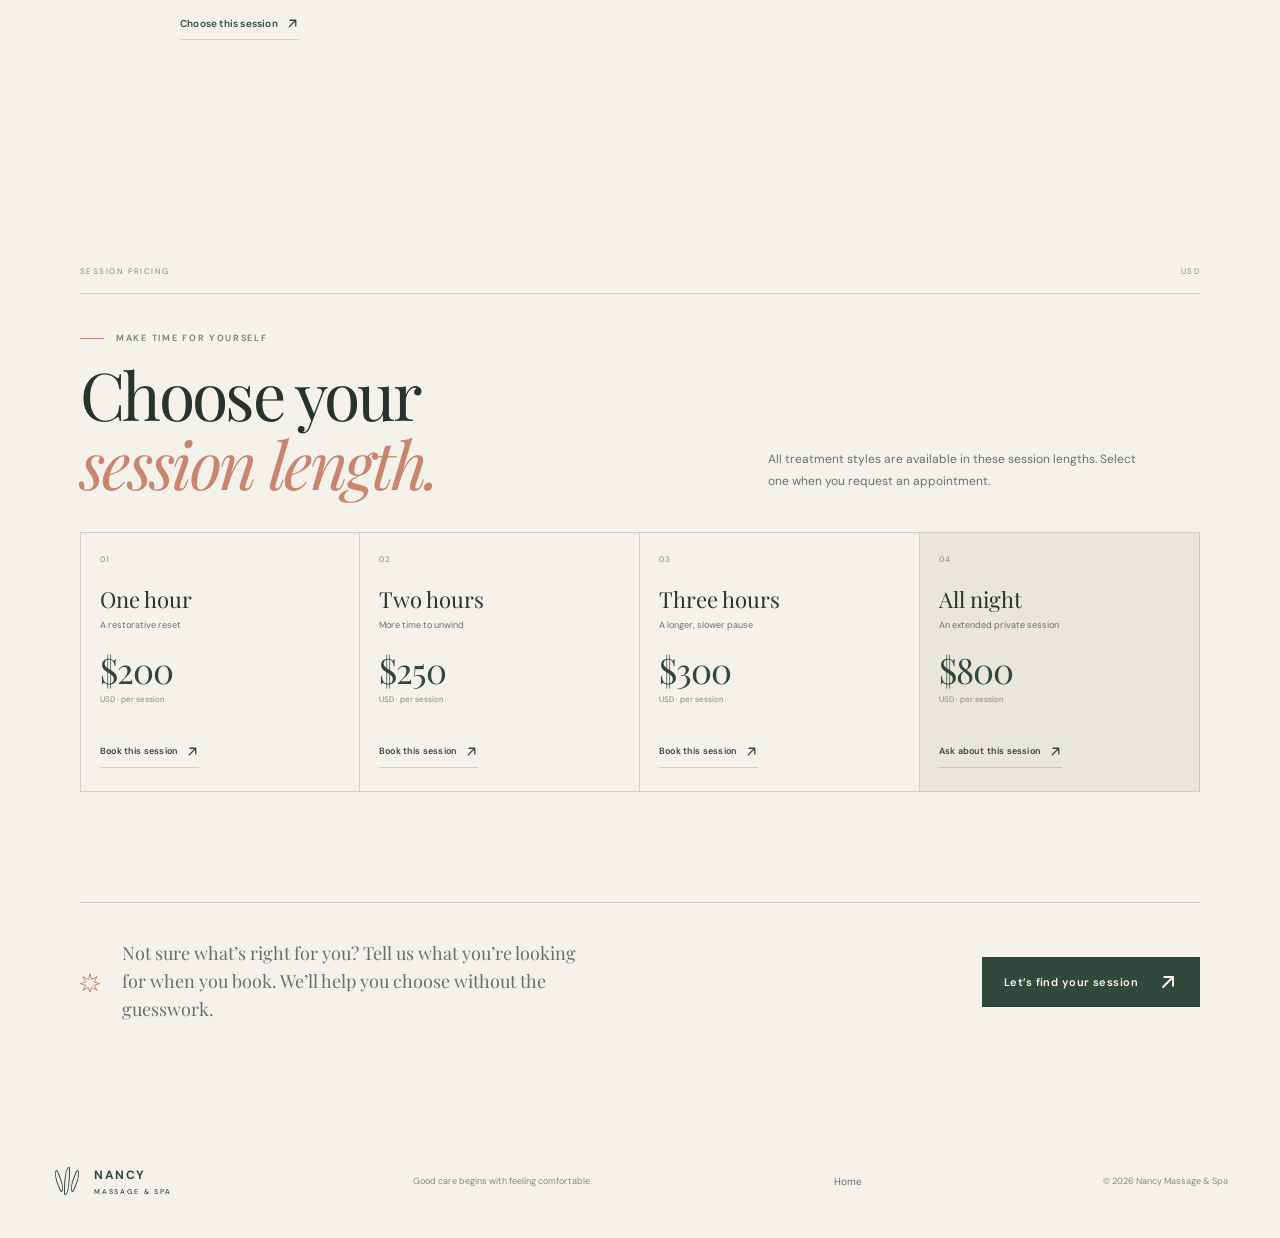
==== commit 8ac9a11c: "mm" ====
--- a/services.html
+++ b/services.html
@@ -20,7 +20,7 @@
         <span>NANCY <small>MASSAGE & SPA</small></span>
       </a>
       <button class="menu-toggle icon-button" aria-label="Open navigation" aria-expanded="false"><svg viewBox="0 0 24 24" aria-hidden="true"><path d="M4 7h16M4 12h16M4 17h16"/></svg></button>
-      <nav class="main-nav" aria-label="Main navigation"><a href="index.html">Home</a><a href="#treatments">Treatments</a><button class="text-button js-book" data-service="Swedish massage">Book a visit <span aria-hidden="true">↗</span></button></nav>
+      <nav class="main-nav" aria-label="Main navigation"><a href="index.html">Home</a><a href="#treatments">Treatments</a><button class="text-button js-book" data-service="Swedish massage">Book a visit <span aria-hidden="true"><svg class="decorative-arrow" viewBox="0 0 16 16"><path d="M4 12 12 4M5 4h7v7"/></svg></span></button></nav>
     </header>
     <main>
       <section class="page-hero section-wrap">
@@ -30,19 +30,19 @@
       </section>
       <section class="treatment-list section-wrap" id="treatments">
         <article class="treatment-card">
-          <div class="treatment-number">01</div><div><h2>Swedish massage</h2><p>Unhurried, flowing techniques to ease everyday tension and invite a deeper sense of calm. A lovely place to begin if you’re new to massage.</p><button class="underlined-link js-book" data-service="Swedish massage">Choose this session <span aria-hidden="true">↗</span></button></div>
+          <div class="treatment-number">01</div><div><h2>Swedish massage</h2><p>Unhurried, flowing techniques to ease everyday tension and invite a deeper sense of calm. A lovely place to begin if you’re new to massage.</p><button class="underlined-link js-book" data-service="Swedish massage">Choose this session <span aria-hidden="true"><svg class="decorative-arrow" viewBox="0 0 16 16"><path d="M4 12 12 4M5 4h7v7"/></svg></span></button></div>
           <img src="https://images.unsplash.com/photo-1544161515-4ab6ce6db874?auto=format&fit=crop&w=900&q=85" alt="A softly prepared treatment room" loading="lazy">
         </article>
         <article class="treatment-card">
-          <div class="treatment-number">02</div><div><h2>Deep tissue</h2><p>Focused work for areas that hold on to tension. Pressure is always adjusted with you, and you can ask for more or less at any time.</p><button class="underlined-link js-book" data-service="Deep tissue">Choose this session <span aria-hidden="true">↗</span></button></div>
+          <div class="treatment-number">02</div><div><h2>Deep tissue</h2><p>Focused work for areas that hold on to tension. Pressure is always adjusted with you, and you can ask for more or less at any time.</p><button class="underlined-link js-book" data-service="Deep tissue">Choose this session <span aria-hidden="true"><svg class="decorative-arrow" viewBox="0 0 16 16"><path d="M4 12 12 4M5 4h7v7"/></svg></span></button></div>
           <img src="https://images.unsplash.com/photo-1519823551278-64ac92734fb1?auto=format&fit=crop&w=900&q=85" alt="Clean linens prepared before a massage" loading="lazy">
         </article>
         <article class="treatment-card">
-          <div class="treatment-number">03</div><div><h2>Nuru-inspired bodywork</h2><p>A gentle, body-to-body-inspired relaxation experience, offered only with clear conversation, informed consent and agreed boundaries before the session.</p><button class="underlined-link js-book" data-service="Nuru-inspired bodywork">Choose this session <span aria-hidden="true">↗</span></button></div>
+          <div class="treatment-number">03</div><div><h2>Nuru-inspired bodywork</h2><p>A gentle, body-to-body-inspired relaxation experience, offered only with clear conversation, informed consent and agreed boundaries before the session.</p><button class="underlined-link js-book" data-service="Nuru-inspired bodywork">Choose this session <span aria-hidden="true"><svg class="decorative-arrow" viewBox="0 0 16 16"><path d="M4 12 12 4M5 4h7v7"/></svg></span></button></div>
           <img src="https://images.unsplash.com/photo-1600334129128-685c5582fd35?auto=format&fit=crop&w=900&q=85" alt="Warm, natural textures in a spa interior" loading="lazy">
         </article>
         <article class="treatment-card">
-          <div class="treatment-number">04</div><div><h2>Hot stone ritual</h2><p>Warm stones and grounding massage techniques come together for a deeply soothing session. Heat and pressure are adapted to your comfort.</p><button class="underlined-link js-book" data-service="Hot stone ritual">Choose this session <span aria-hidden="true">↗</span></button></div>
+          <div class="treatment-number">04</div><div><h2>Hot stone ritual</h2><p>Warm stones and grounding massage techniques come together for a deeply soothing session. Heat and pressure are adapted to your comfort.</p><button class="underlined-link js-book" data-service="Hot stone ritual">Choose this session <span aria-hidden="true"><svg class="decorative-arrow" viewBox="0 0 16 16"><path d="M4 12 12 4M5 4h7v7"/></svg></span></button></div>
           <img src="https://images.unsplash.com/photo-1515377905703-c4788e51af15?auto=format&fit=crop&w=900&q=85" alt="A serene spa space with warm natural light" loading="lazy">
         </article>
       </section>
@@ -53,13 +53,13 @@
           <p>All treatment styles are available in these session lengths. Select one when you request an appointment.</p>
         </div>
         <div class="price-grid">
-          <article class="price-card"><span>01</span><h3>One hour</h3><p>A restorative reset</p><strong>$200</strong><small>USD · per session</small><button class="underlined-link js-book" data-service="Swedish massage" data-package="1-hour">Book this session <span aria-hidden="true">↗</span></button></article>
-          <article class="price-card"><span>02</span><h3>Two hours</h3><p>More time to unwind</p><strong>$250</strong><small>USD · per session</small><button class="underlined-link js-book" data-service="Swedish massage" data-package="2-hours">Book this session <span aria-hidden="true">↗</span></button></article>
-          <article class="price-card"><span>03</span><h3>Three hours</h3><p>A longer, slower pause</p><strong>$300</strong><small>USD · per session</small><button class="underlined-link js-book" data-service="Swedish massage" data-package="3-hours">Book this session <span aria-hidden="true">↗</span></button></article>
-          <article class="price-card price-card-featured"><span>04</span><h3>All night</h3><p>An extended private session</p><strong>$800</strong><small>USD · per session</small><button class="underlined-link js-book" data-service="Swedish massage" data-package="all-night">Ask about this session <span aria-hidden="true">↗</span></button></article>
+          <article class="price-card"><span>01</span><h3>One hour</h3><p>A restorative reset</p><strong>$200</strong><small>USD · per session</small><button class="underlined-link js-book" data-service="Swedish massage" data-package="1-hour">Book this session <span aria-hidden="true"><svg class="decorative-arrow" viewBox="0 0 16 16"><path d="M4 12 12 4M5 4h7v7"/></svg></span></button></article>
+          <article class="price-card"><span>02</span><h3>Two hours</h3><p>More time to unwind</p><strong>$250</strong><small>USD · per session</small><button class="underlined-link js-book" data-service="Swedish massage" data-package="2-hours">Book this session <span aria-hidden="true"><svg class="decorative-arrow" viewBox="0 0 16 16"><path d="M4 12 12 4M5 4h7v7"/></svg></span></button></article>
+          <article class="price-card"><span>03</span><h3>Three hours</h3><p>A longer, slower pause</p><strong>$300</strong><small>USD · per session</small><button class="underlined-link js-book" data-service="Swedish massage" data-package="3-hours">Book this session <span aria-hidden="true"><svg class="decorative-arrow" viewBox="0 0 16 16"><path d="M4 12 12 4M5 4h7v7"/></svg></span></button></article>
+          <article class="price-card price-card-featured"><span>04</span><h3>All night</h3><p>An extended private session</p><strong>$800</strong><small>USD · per session</small><button class="underlined-link js-book" data-service="Swedish massage" data-package="all-night">Ask about this session <span aria-hidden="true"><svg class="decorative-arrow" viewBox="0 0 16 16"><path d="M4 12 12 4M5 4h7v7"/></svg></span></button></article>
         </div>
       </section>
-      <section class="treatment-note section-wrap"><span class="small-spark" aria-hidden="true">✳</span><p>Not sure what’s right for you? Tell us what you’re looking for when you book. We’ll help you choose without the guesswork.</p><button class="button button-dark js-book" data-service="Swedish massage">Let’s find your session <span aria-hidden="true">↗</span></button></section>
+      <section class="treatment-note section-wrap"><span class="small-spark" aria-hidden="true"><svg class="decorative-spark" viewBox="0 0 24 24"><path d="M12 2.5 14 9l6.5-3.5L17 12l6.5 2-6.5 2L20.5 22 14 18.5l-2 6.5-2-6.5L3.5 22 7 16l-6.5-2L7 12 3.5 5.5 10 9z"/></svg></span><p>Not sure what’s right for you? Tell us what you’re looking for when you book. We’ll help you choose without the guesswork.</p><button class="button button-dark js-book" data-service="Swedish massage">Let’s find your session <span aria-hidden="true"><svg class="decorative-arrow" viewBox="0 0 16 16"><path d="M4 12 12 4M5 4h7v7"/></svg></span></button></section>
     </main>
     <footer class="site-footer"><a class="brand brand-footer" href="index.html"><span class="brand-mark" aria-hidden="true"><i></i><i></i><i></i></span><span>NANCY <small>MASSAGE & SPA</small></span></a><p>Good care begins with feeling comfortable.</p><div class="footer-links"><a href="index.html">Home</a></div><span class="copyright">© <span data-year></span> Nancy Massage & Spa</span></footer>
     <dialog class="booking-dialog" aria-labelledby="booking-title">
@@ -76,7 +76,7 @@
         </div>
         <section class="payment-panel btc-panel" hidden><p class="panel-title">Bitcoin payment address</p><p class="panel-help">Copy the wallet, send the selected amount, then report that you completed payment. The owner will verify receipt independently.</p><div class="wallet-row"><code class="wallet-address">Wallet not configured</code><button class="copy-wallet button button-small" type="button" disabled><svg viewBox="0 0 24 24" aria-hidden="true"><rect x="8" y="8" width="12" height="12" rx="2"/><path d="M16 8V5a1 1 0 0 0-1-1H5a1 1 0 0 0-1 1v10a1 1 0 0 0 1 1h3"/></svg><span>Copy</span></button></div><label class="check-row"><input class="wallet-copied" type="checkbox" disabled> I’ve copied the wallet address</label></section>
         <section class="payment-panel contact-panel" hidden><p class="panel-title">Finish your booking request</p><p class="panel-help">Choose how you’d like to contact the studio. Your session, treatment, appointment and payment preference will be included in the message.</p><div class="contact-actions"><a class="button button-outline sms-link" href="#" rel="nofollow">Text by SMS</a><a class="button button-outline whatsapp-link" href="#" target="_blank" rel="noopener noreferrer">Open WhatsApp</a></div></section>
-        <button class="button button-dark submit-booking" type="submit" hidden disabled>I've completed the payment <span aria-hidden="true">↗</span></button><p class="form-message" role="status" aria-live="polite"></p><p class="privacy-note">Payment notices say payment was reported by the customer; the owner must verify it independently.</p>
+        <button class="button button-dark submit-booking" type="submit" hidden disabled>I've completed the payment <span aria-hidden="true"><svg class="decorative-arrow" viewBox="0 0 16 16"><path d="M4 12 12 4M5 4h7v7"/></svg></span></button><p class="form-message" role="status" aria-live="polite"></p><p class="privacy-note">Payment notices say payment was reported by the customer; the owner must verify it independently.</p>
       </form>
     </dialog>
     <dialog class="success-dialog" aria-labelledby="success-title" aria-describedby="success-description success-contact">
--- a/styles.css
+++ b/styles.css
@@ -36,6 +36,10 @@
 .text-button { padding: 9px 0; border: 0; border-bottom: 1px solid var(--ink); background: transparent; cursor: pointer; font-size: inherit; letter-spacing: inherit; }
 .text-button span, .quiet-link span, .underlined-link span { display: inline-block; margin-left: 8px; transition: transform .2s ease; }
 .text-button:hover span, .quiet-link:hover span, .underlined-link:hover span { transform: translate(3px, -2px); }
+.decorative-arrow, .decorative-spark { display: block; fill: none; stroke: currentColor; stroke-linecap: round; stroke-linejoin: round; }
+.decorative-arrow { width: 13px; height: 13px; stroke-width: 1.6; }
+.decorative-arrow-right { width: 14px; height: 14px; }
+.decorative-spark { width: 20px; height: 20px; stroke-width: 1.2; }
 .icon-button { border: 0; background: none; display: grid; place-items: center; cursor: pointer; }
 .icon-button svg, .note-icon svg, .button svg { width: 20px; height: 20px; fill: none; stroke: currentColor; stroke-width: 1.5; stroke-linecap: round; stroke-linejoin: round; }
 .menu-toggle { display: none; }
@@ -70,7 +74,7 @@
 .image-caption { position: absolute; right: 0; bottom: -27px; color: #7d8277; font-size: 8px; letter-spacing: .18em; }
 .caption-dot { display: inline-block; width: 6px; height: 6px; margin-right: 7px; border-radius: 50%; background: var(--clay); }
 .floating-note { width: 154px; height: 154px; display: flex; flex-direction: column; justify-content: center; align-items: center; position: absolute; bottom: 31px; left: -66px; background: #e6e5d7; color: var(--green); text-align: center; font-family: var(--display); font-size: 16px; line-height: 1.4; transform: rotate(-5deg); box-shadow: 0 12px 35px rgba(34, 41, 34, .08); }
-.floating-sun { margin-bottom: 9px; color: var(--clay); font-family: var(--body); font-size: 19px; }
+.floating-sun { margin-bottom: 9px; color: var(--clay); }
 .trust-strip { min-height: 100px; padding: 0 max(calc((100vw - 1300px)/2), 52px); display: flex; align-items: center; justify-content: space-between; gap: 20px; background: #e9e6dc; }
 .trust-strip p, .trust-strip span { margin: 0; color: #687267; font-size: 9px; letter-spacing: .11em; }
 .trust-strip p { color: var(--green); font-weight: 600; }
@@ -87,7 +91,7 @@
 .image-row > img { height: 360px; object-fit: cover; }
 .image-row > img:last-child { height: 275px; align-self: end; }
 .image-row-note { min-height: 302px; padding: 37px 24px 23px; display: flex; flex-direction: column; align-items: flex-start; background: #e7e6d9; }
-.small-spark { color: var(--clay); font-size: 21px; }
+.small-spark { color: var(--clay); }
 .image-row-note p { max-width: 180px; margin: auto 0; font-family: var(--display); font-size: 21px; line-height: 1.45; }
 .note-signature { color: #85897c; font-size: 8px; letter-spacing: .18em; }
 .featured-section { min-height: 538px; display: grid; grid-template-columns: 1fr 1fr; background: #e7e6dc; }
@@ -218,7 +222,7 @@
   .hero-visual { margin: 0 0 16px 18px; }
   .hero-image { height: min(112vw, 430px); }
   .floating-note { width: 117px; height: 117px; bottom: 20px; left: -18px; font-size: 13px; }
-  .floating-sun { margin-bottom: 4px; font-size: 16px; }
+  .floating-sun { margin-bottom: 4px; }
   .image-caption { bottom: -19px; font-size: 7px; }
   .trust-strip { min-height: 0; padding: 23px 20px; display: grid; grid-template-columns: 1fr 1fr; gap: 18px 10px; }
   .trust-strip p { grid-column: 1 / -1; }
